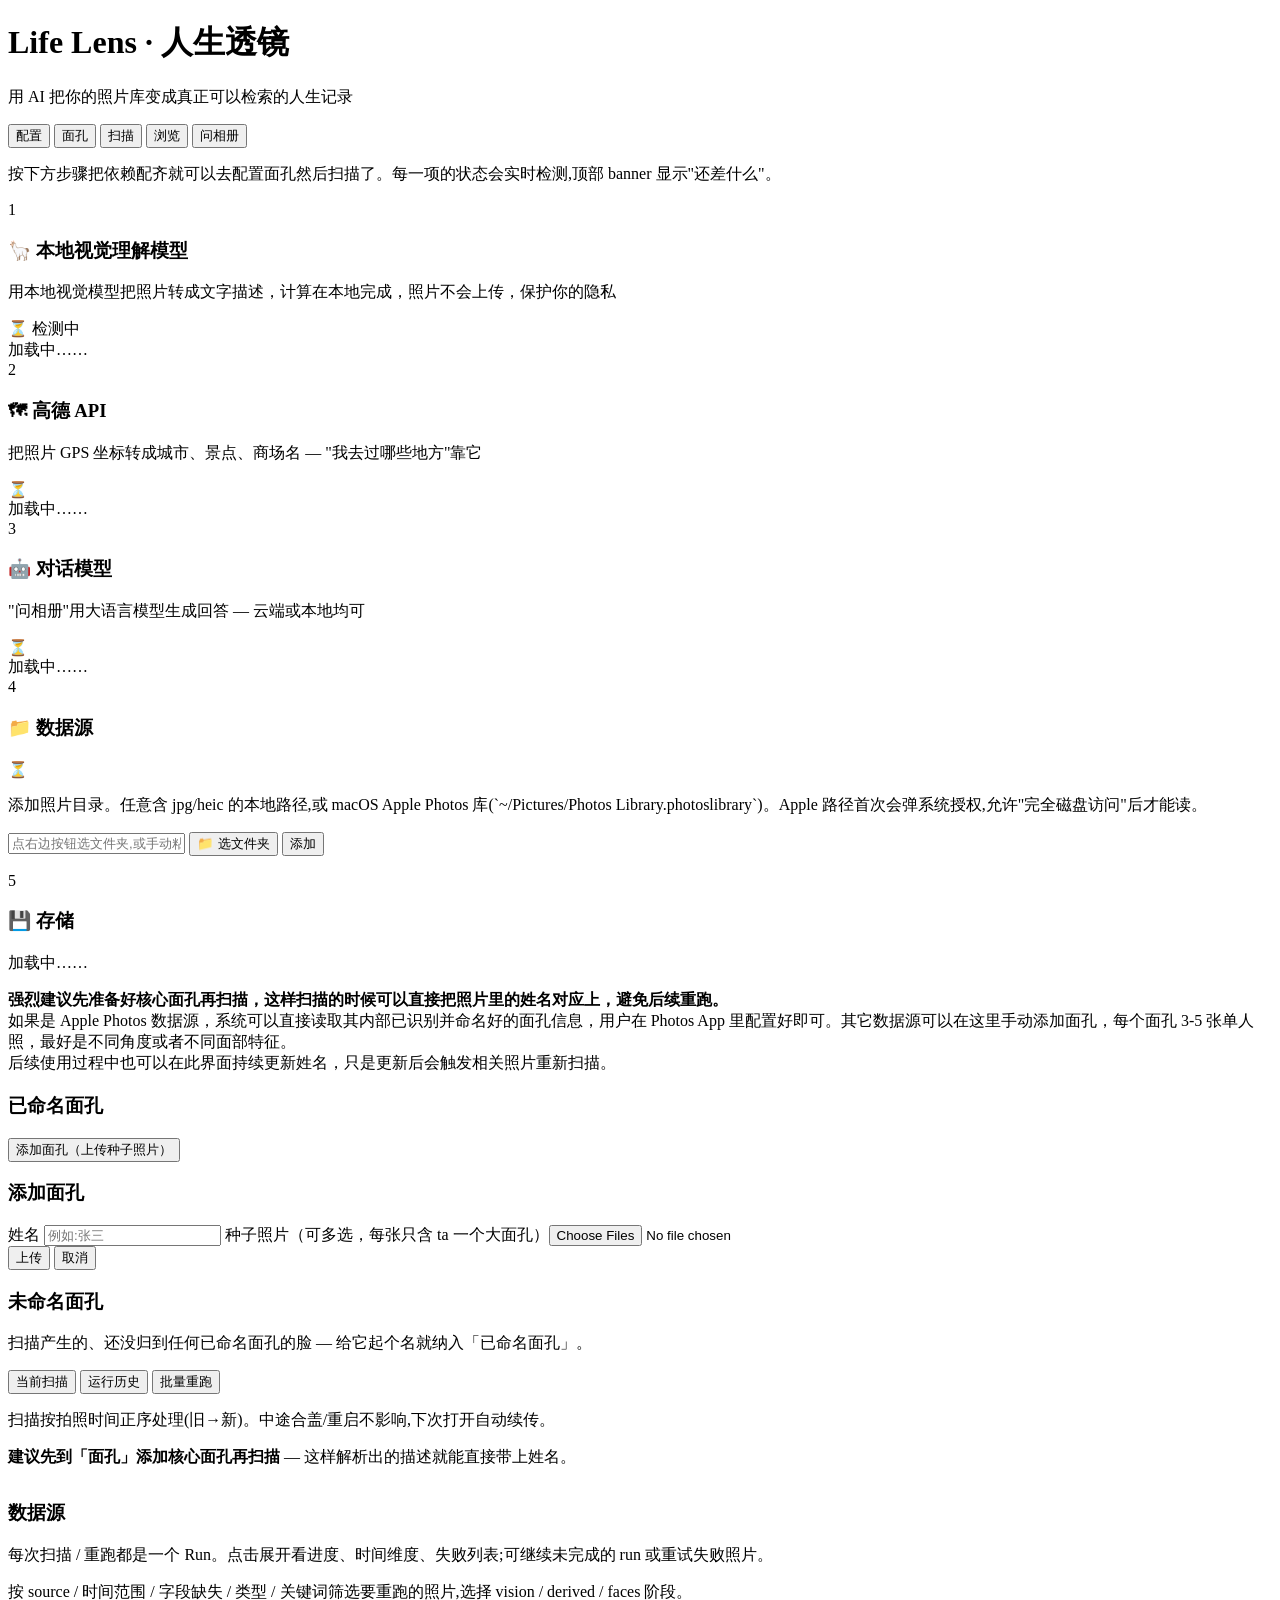
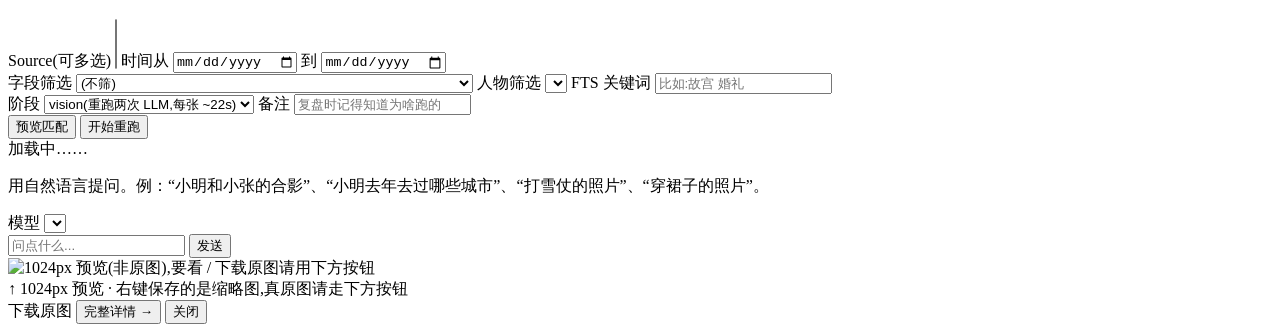
==== life_lens/web/static/index.html @ 495c9eed "Life Lens · 人生透镜 — 用 AI 把你的照片库变成真正可以检索的人生记录 照片字节完全本地(Ollama qwen3-vl 视觉模型),GPS / 用户问题文本可外发 (地图 API /" ====
<!DOCTYPE html>
<html lang="zh-CN">
<head>
    <meta charset="UTF-8">
    <meta name="viewport" content="width=device-width, initial-scale=1.0">
    <title>life_lens</title>
    <link rel="stylesheet" href="/static/style.css">
</head>
<body>
<header>
    <div class="brand">
        <h1>Life Lens · 人生透镜</h1>
        <p class="brand-tagline">用 AI 把你的照片库变成真正可以检索的人生记录</p>
    </div>
    <nav>
        <button class="tab" data-page="settings">配置</button>
        <button class="tab" data-page="faces">面孔</button>
        <button class="tab" data-page="scan">扫描</button>
        <button class="tab" data-page="browse">浏览</button>
        <button class="tab" data-page="chat">问相册</button>
    </nav>
</header>

<!-- 顶部 banner:Ollama/高德/LLM/数据源 未配齐时显示。JS 条件渲染 -->
<div id="global-banner" class="global-banner hidden"></div>

<main>
    <!-- ========== Tab 1: 配置(Settings)========== -->
    <section id="settings" class="page">
        <p class="hint">按下方步骤把依赖配齐就可以去配置面孔然后扫描了。每一项的状态会实时检测,顶部 banner 显示"还差什么"。</p>

        <!-- Card 1: Ollama vision 模型 -->
        <div class="config-card" data-card="ollama">
            <div class="config-card-head">
                <span class="config-card-step">1</span>
                <div class="config-card-title">
                    <h3>🦙 本地视觉理解模型</h3>
                    <p class="config-card-subtitle">用本地视觉模型把照片转成文字描述，计算在本地完成，照片不会上传，保护你的隐私</p>
                </div>
                <span class="config-card-status" id="card-ollama-status">⏳ 检测中</span>
            </div>
            <div class="config-card-body" id="card-ollama-body">
                加载中……
            </div>
        </div>

        <!-- Card 2: 高德 API key -->
        <div class="config-card" data-card="amap">
            <div class="config-card-head">
                <span class="config-card-step">2</span>
                <div class="config-card-title">
                    <h3>🗺 高德 API</h3>
                    <p class="config-card-subtitle">把照片 GPS 坐标转成城市、景点、商场名 — "我去过哪些地方"靠它</p>
                </div>
                <span class="config-card-status" id="card-amap-status">⏳</span>
            </div>
            <div class="config-card-body" id="card-amap-body">
                加载中……
            </div>
        </div>

        <!-- Card 3: LLM 文本模型 -->
        <div class="config-card" data-card="llm">
            <div class="config-card-head">
                <span class="config-card-step">3</span>
                <div class="config-card-title">
                    <h3>🤖 对话模型</h3>
                    <p class="config-card-subtitle">"问相册"用大语言模型生成回答 — 云端或本地均可</p>
                </div>
                <span class="config-card-status" id="card-llm-status">⏳</span>
            </div>
            <div class="config-card-body" id="card-llm-body">
                加载中……
            </div>
        </div>

        <!-- Card 4: 数据源 -->
        <div class="config-card" data-card="sources">
            <div class="config-card-head">
                <span class="config-card-step">4</span>
                <div class="config-card-title">
                    <h3>📁 数据源</h3>
                </div>
                <span class="config-card-status" id="card-sources-status">⏳</span>
            </div>
            <div class="config-card-body">
                <p class="hint">添加照片目录。任意含 jpg/heic 的本地路径,或 macOS Apple Photos 库(`~/Pictures/Photos Library.photoslibrary`)。Apple 路径首次会弹系统授权,允许"完全磁盘访问"后才能读。</p>
                <form id="add-source-form">
                    <div class="config-form-row">
                        <input type="text" id="source-path" placeholder="点右边按钮选文件夹,或手动粘贴绝对路径" required>
                        <button type="button" id="pick-folder-btn" class="secondary">📁 选文件夹</button>
                        <button type="submit">添加</button>
                    </div>
                </form>
                <ul id="source-list" class="list"></ul>
            </div>
        </div>

        <!-- Card 5: 存储 -->
        <div class="config-card" data-card="storage">
            <div class="config-card-head">
                <span class="config-card-step">5</span>
                <div class="config-card-title">
                    <h3>💾 存储</h3>
                </div>
            </div>
            <div class="config-card-body" id="card-storage-body">
                加载中……
            </div>
        </div>
    </section>

    <!-- ========== Tab 2: 面孔 ========== -->
    <section id="faces" class="page">
        <p class="hint"><b>强烈建议先准备好核心面孔再扫描，这样扫描的时候可以直接把照片里的姓名对应上，避免后续重跑。</b> <br/>如果是 Apple Photos 数据源，系统可以直接读取其内部已识别并命名好的面孔信息，用户在 Photos App 里配置好即可。其它数据源可以在这里手动添加面孔，每个面孔 3-5 张单人照，最好是不同角度或者不同面部特征。<br/>后续使用过程中也可以在此界面持续更新姓名，只是更新后会触发相关照片重新扫描。</p>

        <!-- 已命名面孔 -->
        <div class="faces-section">
            <div class="section-head">
                <h3>已命名面孔</h3>
                <button id="add-seed-btn" class="primary">添加面孔（上传种子照片）</button>
            </div>
            <div id="seed-list" class="cluster-list"></div>
        </div>

        <!-- 新建/追加种子表单(默认隐藏) -->
        <div id="seed-form" class="seed-form hidden">
            <h3 id="seed-form-title">添加面孔</h3>
            <label>姓名 <input type="text" id="seed-name" placeholder="例如:张三"></label>
            <label>种子照片（可多选，每张只含 ta 一个大面孔）<input type="file" id="seed-files" multiple accept="image/*,.heic,.HEIC"></label>
            <div class="seed-form-actions">
                <button id="seed-submit" class="primary">上传</button>
                <button id="seed-cancel">取消</button>
            </div>
            <div id="seed-form-status" class="hint"></div>
        </div>

        <!-- 未命名面孔(扫描产生,等待命名)-->
        <div class="faces-section">
            <div class="section-head">
                <h3>未命名面孔</h3>
            </div>
            <p class="hint">扫描产生的、还没归到任何已命名面孔的脸 — 给它起个名就纳入「已命名面孔」。</p>
            <div id="cluster-list" class="cluster-list"></div>
        </div>
    </section>

    <!-- ========== Tab 3: 扫描 ========== -->
    <section id="scan" class="page">
        <!-- segment control: 切 3 个子页 -->
        <div class="scan-tabs">
            <button class="scan-tab active" data-scan-page="current">当前扫描</button>
            <button class="scan-tab" data-scan-page="runs">运行历史</button>
            <button class="scan-tab" data-scan-page="reprocess">批量重跑</button>
        </div>

        <!-- 子页 1: 当前扫描 -->
        <div class="scan-page active" data-scan-page="current">
            <p class="hint">扫描按拍照时间正序处理(旧→新)。中途合盖/重启不影响,下次打开自动续传。</p>
            <p class="hint" id="seed-first-tip"><b>建议先到「面孔」添加核心面孔再扫描</b> — 这样解析出的描述就能直接带上姓名。</p>

            <!-- 全局卡:动态展示 当前正跑 / 上次未完成提示 / 全新开始 -->
            <div id="scan-global" class="scan-global"></div>

            <!-- 进度卡组件容器 -->
            <div id="progress-card-mount"></div>

            <!-- Sources 列表 -->
            <h3 style="margin-top:32px">数据源</h3>
            <div id="scan-source-list" class="list"></div>
        </div>

        <!-- 子页 2: 运行历史 -->
        <div class="scan-page" data-scan-page="runs">
            <p class="hint">每次扫描 / 重跑都是一个 Run。点击展开看进度、时间维度、失败列表;可继续未完成的 run 或重试失败照片。</p>
            <div id="runs-list"></div>
        </div>

        <!-- 子页 3: 批量重跑 -->
        <div class="scan-page" data-scan-page="reprocess">
            <p class="hint">按 source / 时间范围 / 字段缺失 / 类型 / 关键词筛选要重跑的照片,选择 vision / derived / faces 阶段。</p>

            <div class="reprocess-form">
                <div class="rf-row">
                    <label>Source(可多选)
                        <select id="rf-source" multiple size="3"></select>
                    </label>
                    <label>时间从 <input type="date" id="rf-time-from"></label>
                    <label>到 <input type="date" id="rf-time-to"></label>
                </div>
                <div class="rf-row">
                    <label>字段筛选
                        <select id="rf-missing">
                            <option value="">(不筛)</option>
                            <option value="vision">vision IS NULL(没跑过 vision)</option>
                            <option value="description_empty">description 为空</option>
                            <option value="description_short">description 短(&lt; 50 字)</option>
                            <option value="role_mismatch">description 语义对齐差(可能是同义表达,也可能真错位 — 需核对)</option>
                            <option value="people">people IS NULL</option>
                            <option value="derived">derived IS NULL</option>
                            <option value="location">没识别到 location</option>
                        </select>
                    </label>
                    <label>人物筛选
                        <select id="rf-person"></select>
                    </label>
                    <label>FTS 关键词 <input type="text" id="rf-fts" placeholder="比如:故宫 婚礼"></label>
                </div>
                <div class="rf-row">
                    <label>阶段
                        <select id="rf-stage">
                            <option value="vision">vision(重跑两次 LLM,每张 ~22s)</option>
                            <option value="derived">derived(纯规则,秒级)</option>
                            <option value="faces">faces(quick rematch,秒级)</option>
                        </select>
                    </label>
                    <label>备注 <input type="text" id="rf-note" placeholder="复盘时记得知道为啥跑的"></label>
                </div>
                <div class="rf-actions">
                    <button id="rf-preview-btn">预览匹配</button>
                    <button id="rf-run-btn" class="primary">开始重跑</button>
                </div>
                <div id="rf-preview" class="rf-preview"></div>
            </div>
        </div>
    </section>

    <!-- ========== Tab 4: 浏览 ========== -->
    <section id="browse" class="page">
        <div id="browse-header" class="browse-header">加载中……</div>
        <div id="thumb-grid" class="thumb-grid"></div>
        <div id="photo-detail" class="detail hidden"></div>
    </section>

    <!-- ========== Tab 5: 问相册(Chat)========== -->
    <section id="chat" class="page">
        <p class="hint">用自然语言提问。例：“小明和小张的合影”、“小明去年去过哪些城市”、“打雪仗的照片”、“穿裙子的照片”。</p>
        <div class="chat-toolbar">
            <label>模型 <select id="chat-provider"></select></label>
            <span id="chat-provider-meta" class="hint" style="margin:0"></span>
        </div>
        <div id="chat-log" class="chat-log"></div>
        <form id="chat-form" class="chat-form">
            <input type="text" id="chat-input" placeholder="问点什么..." autocomplete="off">
            <button type="submit" id="chat-send">发送</button>
        </form>
    </section>
</main>

<!-- 共享 Photo Viewer modal — chat / Browse / 未引用候选区点缩略图都弹这个 -->
<div id="photo-viewer" class="viewer hidden">
    <div class="viewer-backdrop"></div>
    <div class="viewer-content">
        <img id="viewer-img" title="1024px 预览(非原图),要看 / 下载原图请用下方按钮">
        <div class="viewer-img-note">↑ 1024px 预览 · 右键保存的是缩略图,真原图请走下方按钮</div>
        <div class="viewer-meta">
            <div class="viewer-caption"></div>
            <div class="viewer-desc"></div>
        </div>
        <div class="viewer-actions">
            <a id="viewer-download" download>下载原图</a>
            <button id="viewer-detail">完整详情 →</button>
            <button id="viewer-close">关闭</button>
        </div>
    </div>
</div>

<script src="/static/app.js"></script>
</body>
</html>
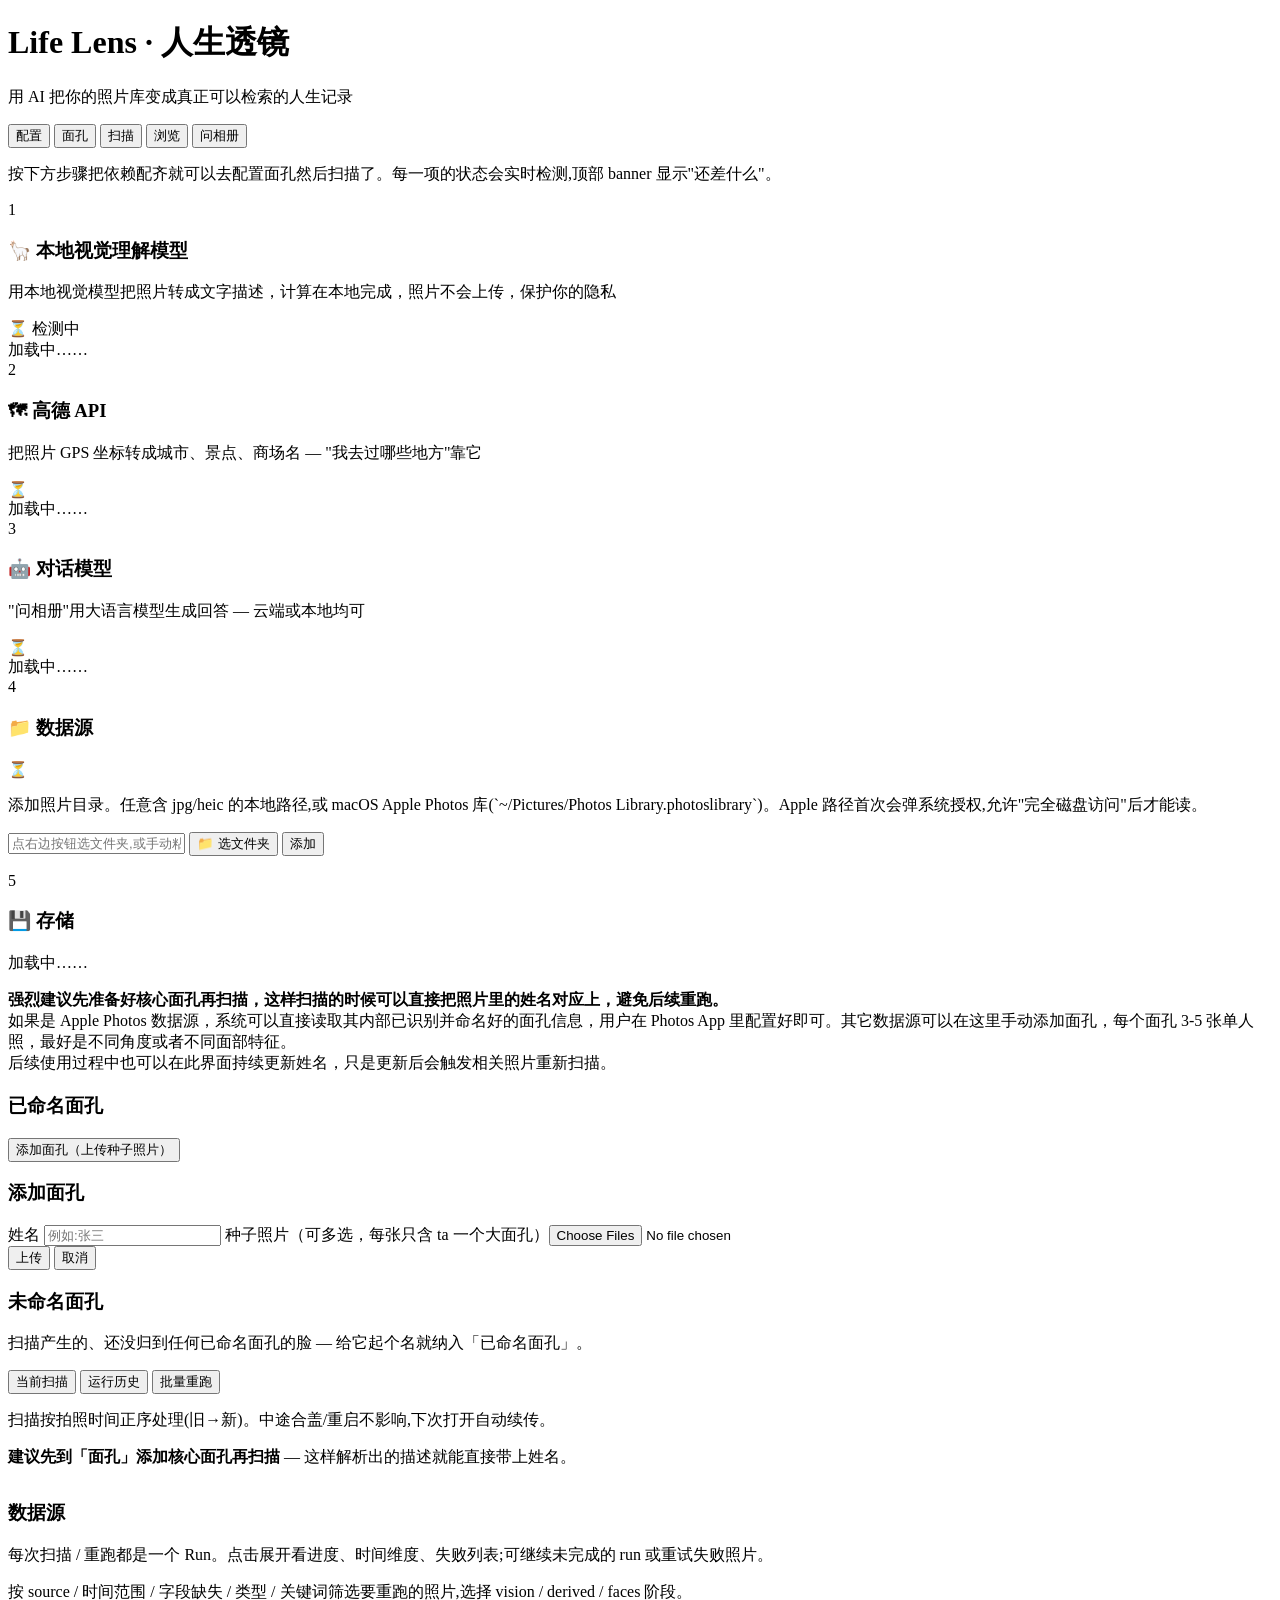
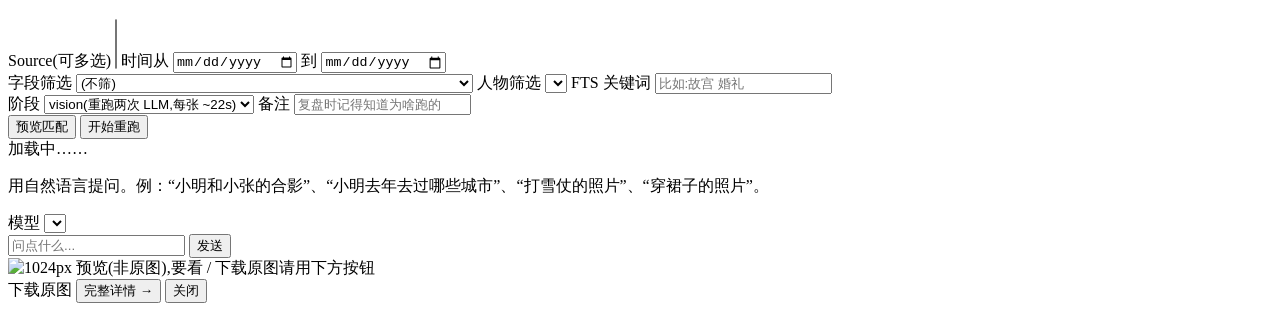
==== commit ca73e53f: "UI 时间显示统一 + viewer 删冗余提示 时间显示分两类: - 服务端事件时间(扫描开始 / 完成 / 上次扫描 / 上次重建)走 formatLocalTime,   toLocaleStr" ====
--- a/life_lens/web/static/index.html
+++ b/life_lens/web/static/index.html
@@ -252,7 +252,6 @@
     <div class="viewer-backdrop"></div>
     <div class="viewer-content">
         <img id="viewer-img" title="1024px 预览(非原图),要看 / 下载原图请用下方按钮">
-        <div class="viewer-img-note">↑ 1024px 预览 · 右键保存的是缩略图,真原图请走下方按钮</div>
         <div class="viewer-meta">
             <div class="viewer-caption"></div>
             <div class="viewer-desc"></div>
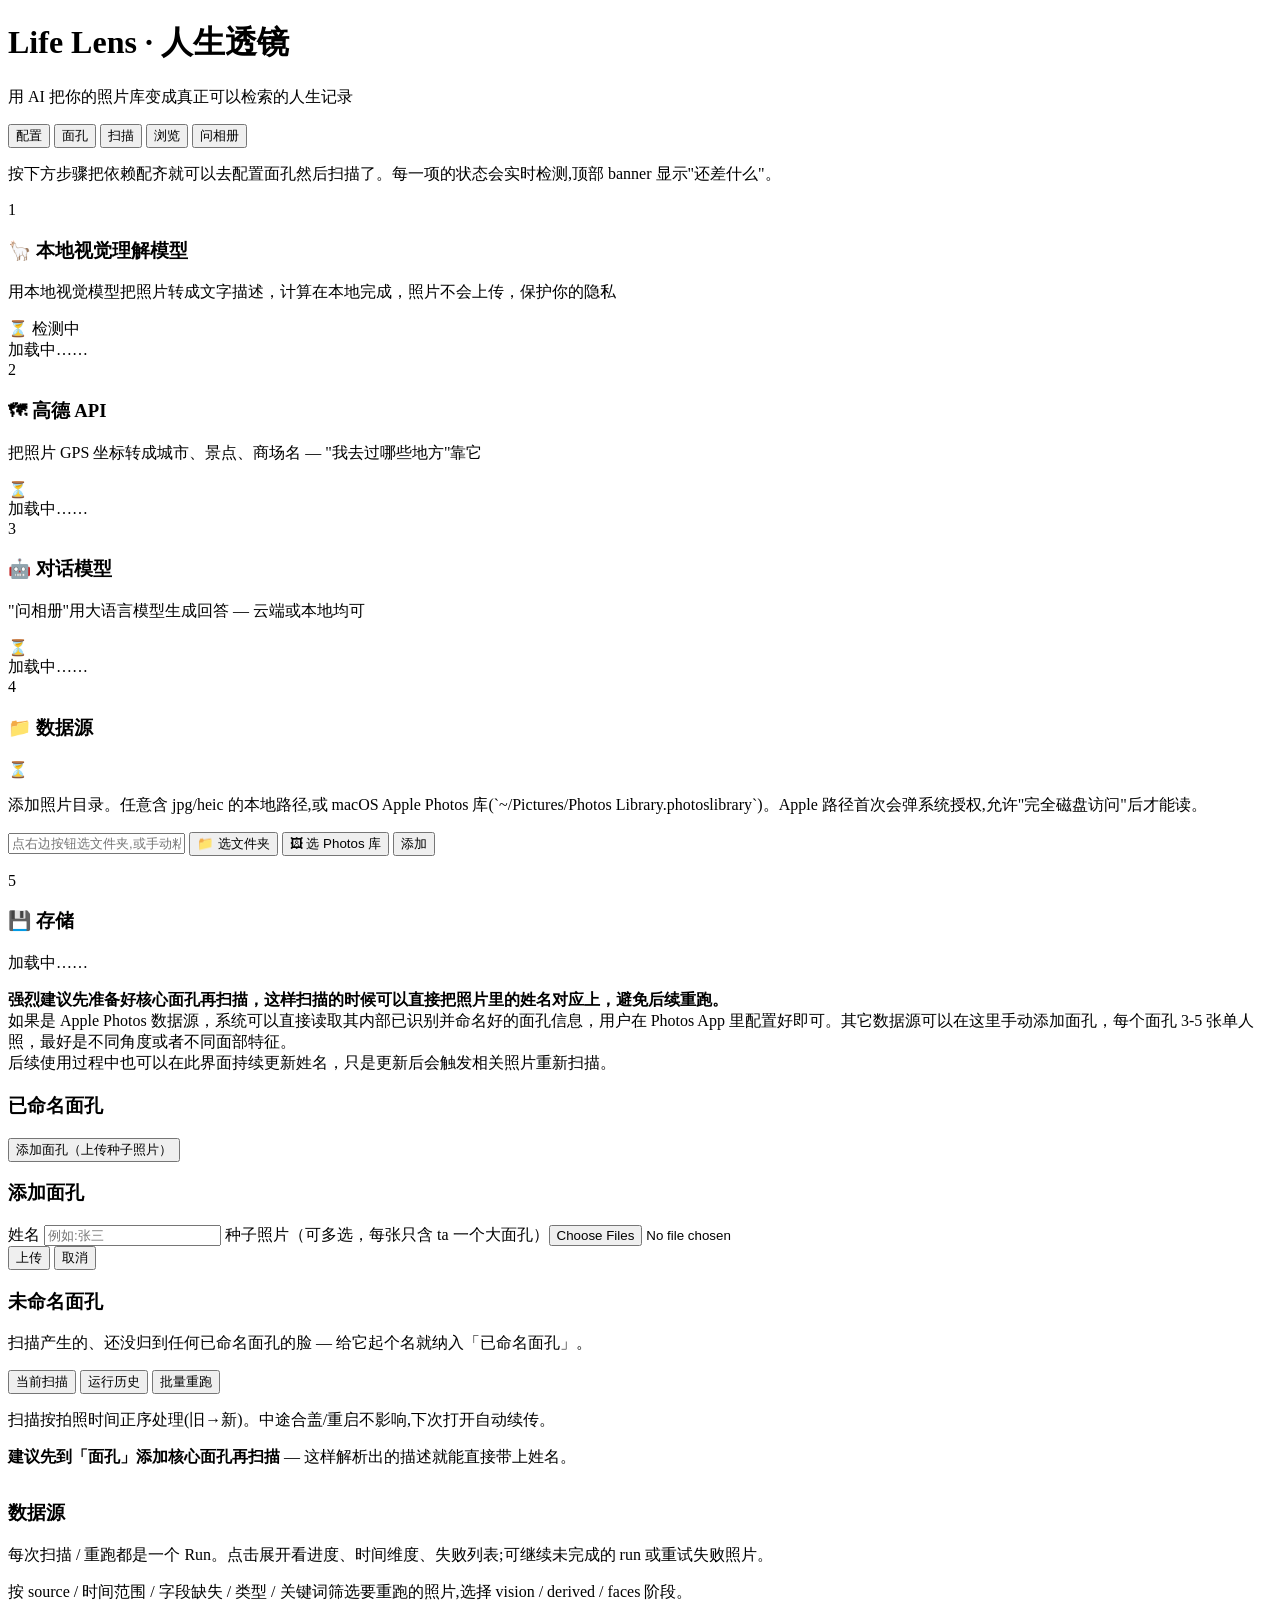
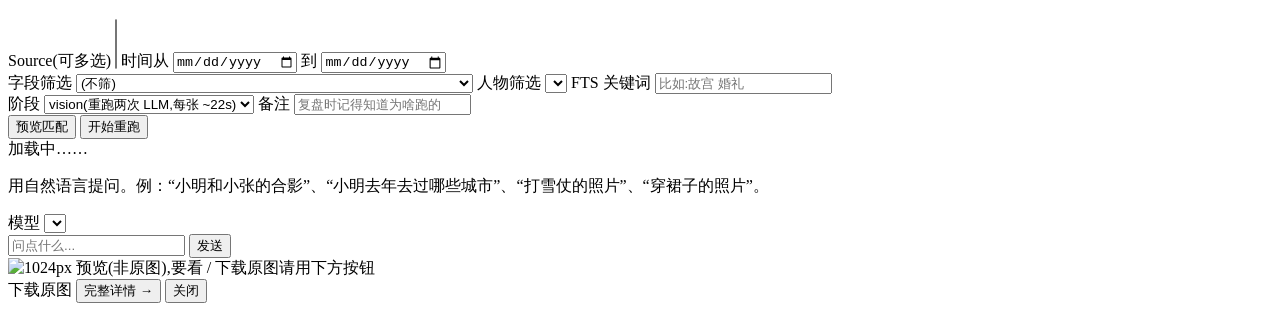
==== commit 71c1e0b9: "修复Photos库选取Bug + embedder模型缓存持久化 + 更新说明文档 - app.js/api.py:macOS 选 .photoslibrary 包返回带尾斜杠路径,前端按   后缀判" ====
--- a/life_lens/web/static/index.html
+++ b/life_lens/web/static/index.html
@@ -89,6 +89,7 @@
                     <div class="config-form-row">
                         <input type="text" id="source-path" placeholder="点右边按钮选文件夹,或手动粘贴绝对路径" required>
                         <button type="button" id="pick-folder-btn" class="secondary">📁 选文件夹</button>
+                        <button type="button" id="pick-photoslib-btn" class="secondary">🖼 选 Photos 库</button>
                         <button type="submit">添加</button>
                     </div>
                 </form>
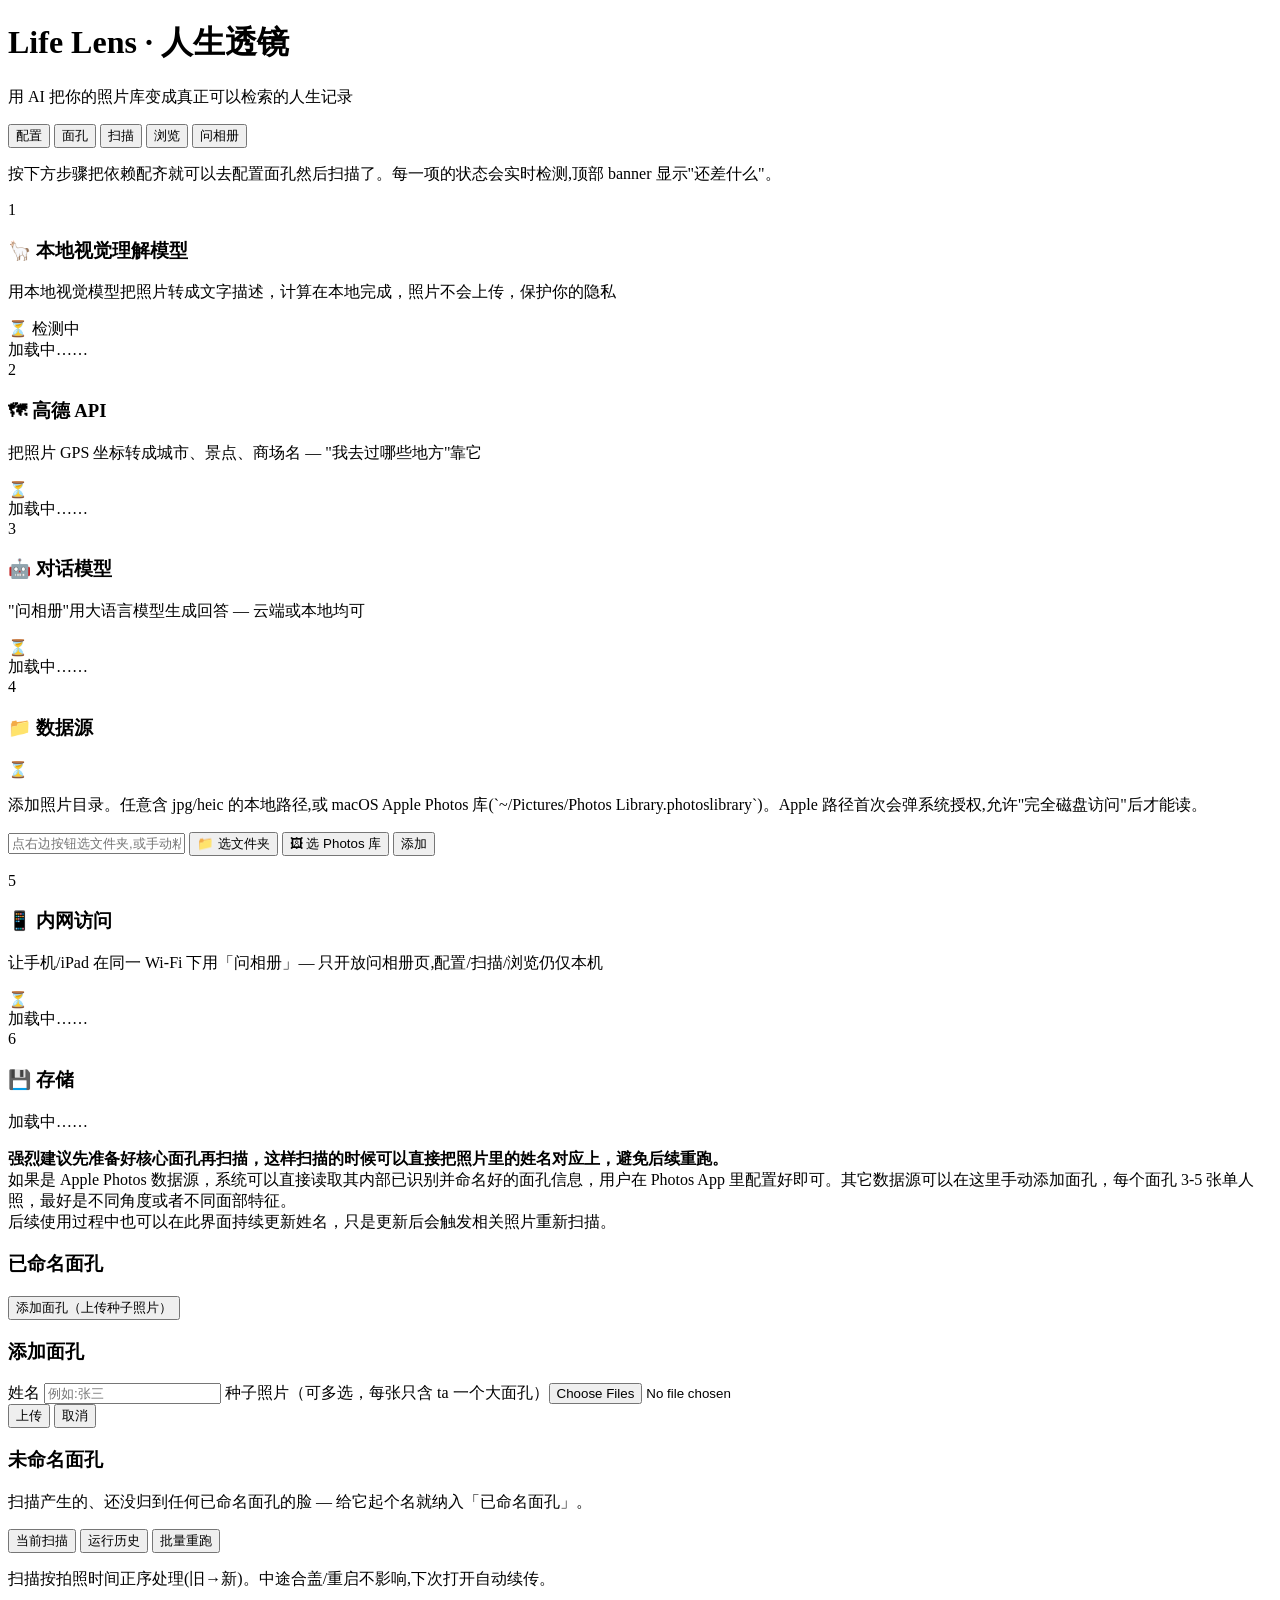
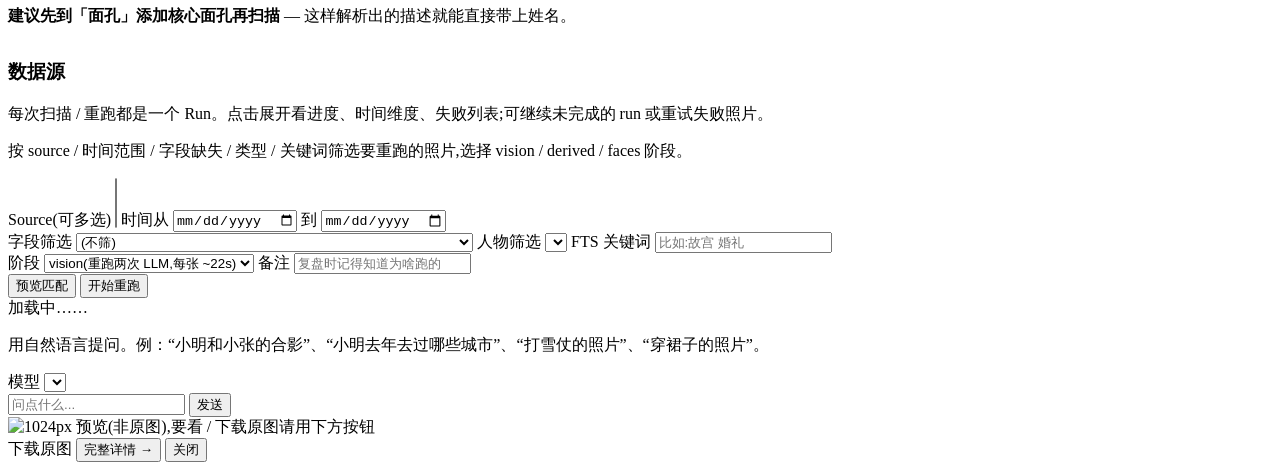
==== commit 927b0837: "内网「问相册」移动端 + 配置页开关(默认关/热生效) / chat Round 2 瘦身+语义余弦下限 / 本地 openai-compat 兼容 - LAN 分权:监听 0.0.0.0,来源 IP" ====
--- a/life_lens/web/static/index.html
+++ b/life_lens/web/static/index.html
@@ -97,10 +97,25 @@
             </div>
         </div>
 
-        <!-- Card 5: 存储 -->
+        <!-- Card 5: 内网访问(问相册)-->
+        <div class="config-card" data-card="lan">
+            <div class="config-card-head">
+                <span class="config-card-step">5</span>
+                <div class="config-card-title">
+                    <h3>📱 内网访问</h3>
+                    <p class="config-card-subtitle">让手机/iPad 在同一 Wi-Fi 下用「问相册」— 只开放问相册页,配置/扫描/浏览仍仅本机</p>
+                </div>
+                <span class="config-card-status" id="card-lan-status">⏳</span>
+            </div>
+            <div class="config-card-body" id="card-lan-body">
+                加载中……
+            </div>
+        </div>
+
+        <!-- Card 6: 存储 -->
         <div class="config-card" data-card="storage">
             <div class="config-card-head">
-                <span class="config-card-step">5</span>
+                <span class="config-card-step">6</span>
                 <div class="config-card-title">
                     <h3>💾 存储</h3>
                 </div>
@@ -265,6 +280,8 @@
     </div>
 </div>
 
+<!-- chat.js 必须在 app.js 之前:定义 api/escapeHtml/openViewer 等共用全局 + 聊天链路 -->
+<script src="/static/chat.js"></script>
 <script src="/static/app.js"></script>
 </body>
 </html>
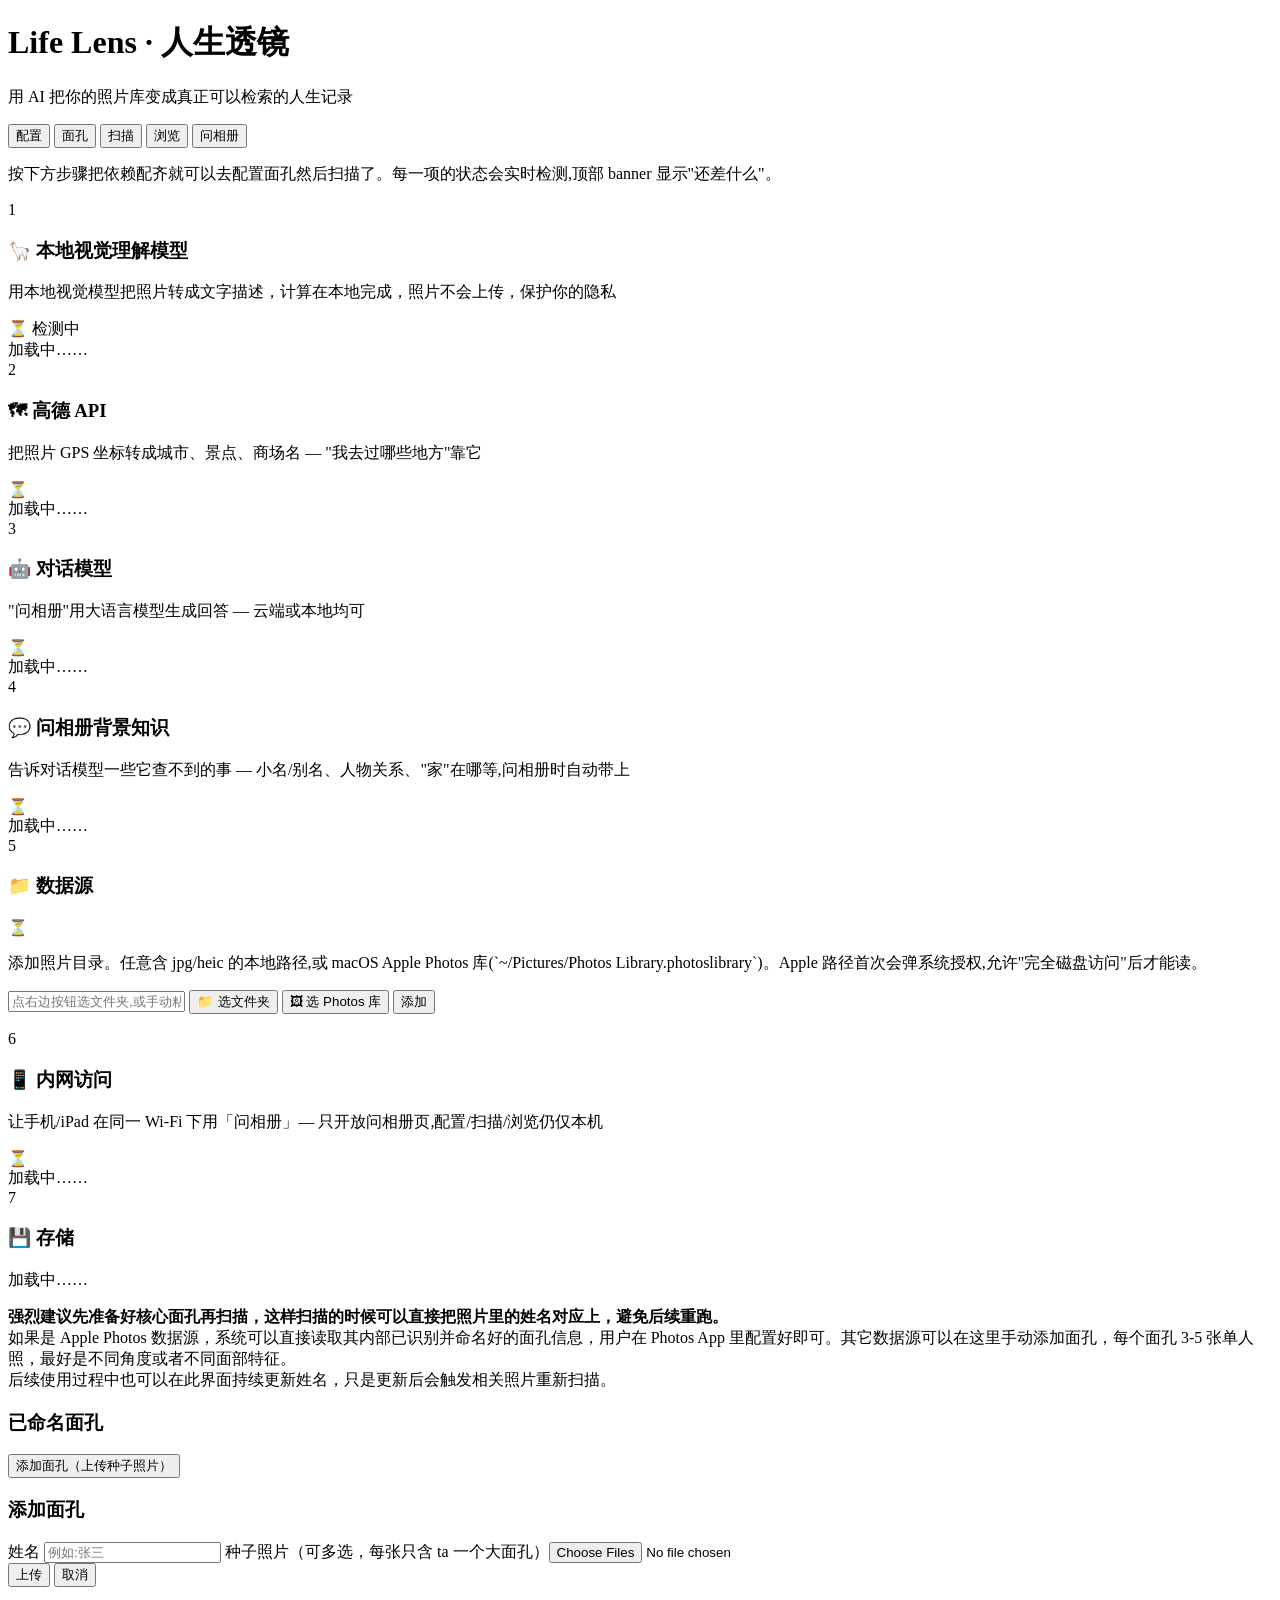
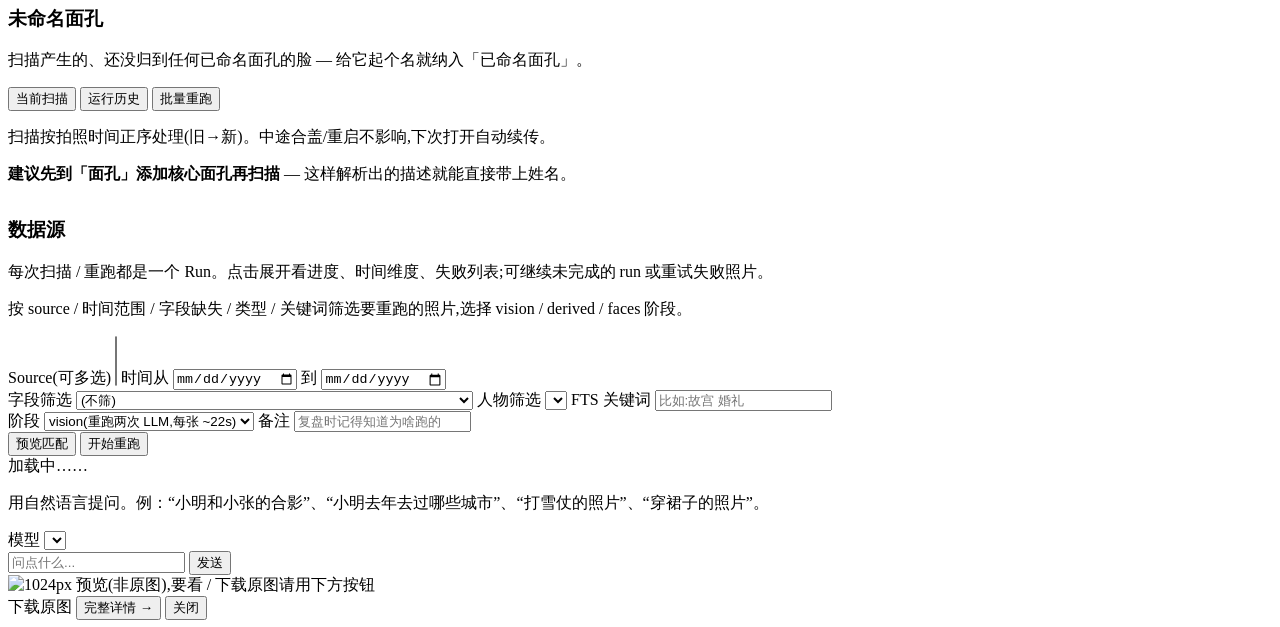
==== commit da211df2: "问相册背景知识(别名/人物关系注入 prompt)+ 人名模糊匹配 + favicon/标题统一 - 配置页新卡片「问相册背景知识」:小名/别名、人物关系等自由文本,   每次提问热读注入两轮 LLM" ====
--- a/life_lens/web/static/index.html
+++ b/life_lens/web/static/index.html
@@ -3,7 +3,9 @@
 <head>
     <meta charset="UTF-8">
     <meta name="viewport" content="width=device-width, initial-scale=1.0">
-    <title>life_lens</title>
+    <title>Life Lens 人生透镜</title>
+    <link rel="icon" type="image/png" href="/static/favicon.png">
+    <link rel="apple-touch-icon" href="/static/apple-touch-icon.png">
     <link rel="stylesheet" href="/static/style.css">
 </head>
 <body>
@@ -75,9 +77,24 @@
         </div>
 
         <!-- Card 4: 数据源 -->
+        <!-- Card 4: 问相册背景知识 -->
+        <div class="config-card" data-card="chatnotes">
+            <div class="config-card-head">
+                <span class="config-card-step">4</span>
+                <div class="config-card-title">
+                    <h3>💬 问相册背景知识</h3>
+                    <p class="config-card-subtitle">告诉对话模型一些它查不到的事 — 小名/别名、人物关系、"家"在哪等,问相册时自动带上</p>
+                </div>
+                <span class="config-card-status" id="card-chatnotes-status">⏳</span>
+            </div>
+            <div class="config-card-body" id="card-chatnotes-body">
+                加载中……
+            </div>
+        </div>
+
         <div class="config-card" data-card="sources">
             <div class="config-card-head">
-                <span class="config-card-step">4</span>
+                <span class="config-card-step">5</span>
                 <div class="config-card-title">
                     <h3>📁 数据源</h3>
                 </div>
@@ -97,10 +114,10 @@
             </div>
         </div>
 
-        <!-- Card 5: 内网访问(问相册)-->
+        <!-- Card 6: 内网访问(问相册)-->
         <div class="config-card" data-card="lan">
             <div class="config-card-head">
-                <span class="config-card-step">5</span>
+                <span class="config-card-step">6</span>
                 <div class="config-card-title">
                     <h3>📱 内网访问</h3>
                     <p class="config-card-subtitle">让手机/iPad 在同一 Wi-Fi 下用「问相册」— 只开放问相册页,配置/扫描/浏览仍仅本机</p>
@@ -112,10 +129,10 @@
             </div>
         </div>
 
-        <!-- Card 6: 存储 -->
+        <!-- Card 7: 存储 -->
         <div class="config-card" data-card="storage">
             <div class="config-card-head">
-                <span class="config-card-step">6</span>
+                <span class="config-card-step">7</span>
                 <div class="config-card-title">
                     <h3>💾 存储</h3>
                 </div>
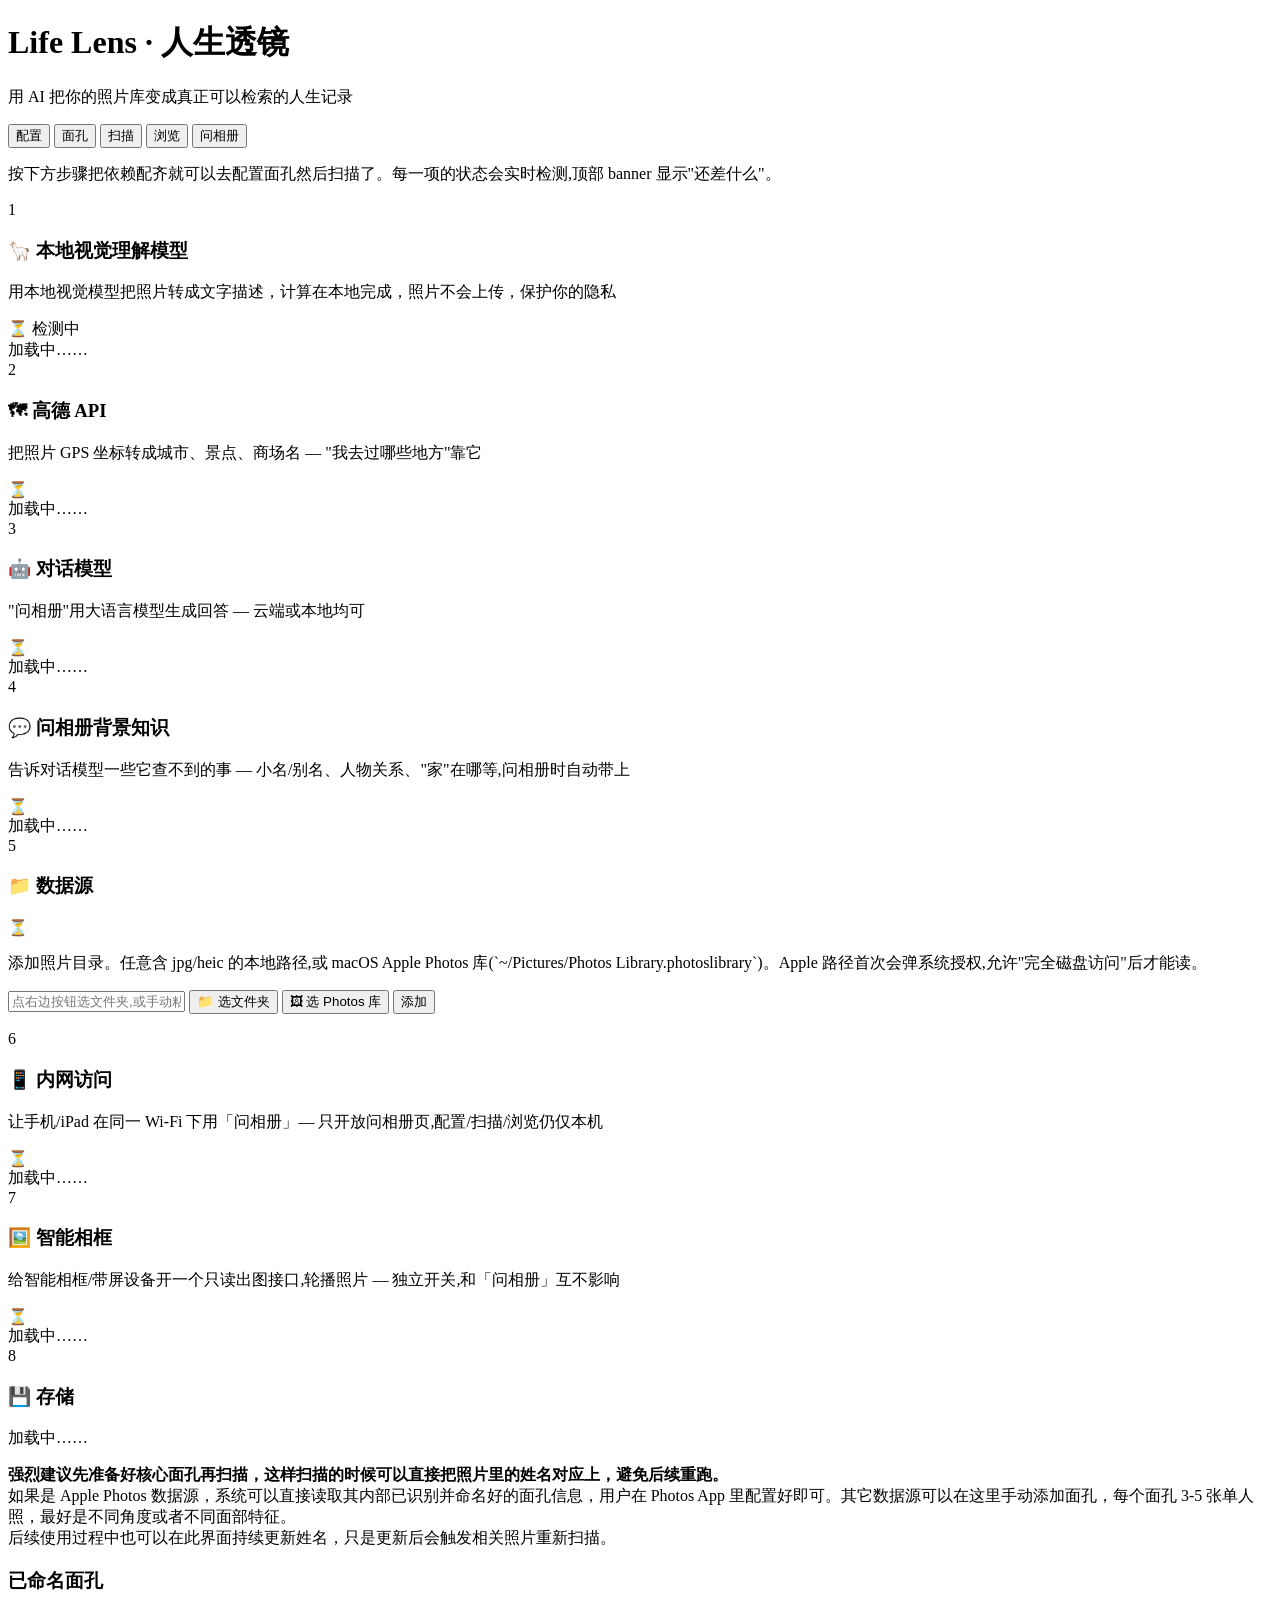
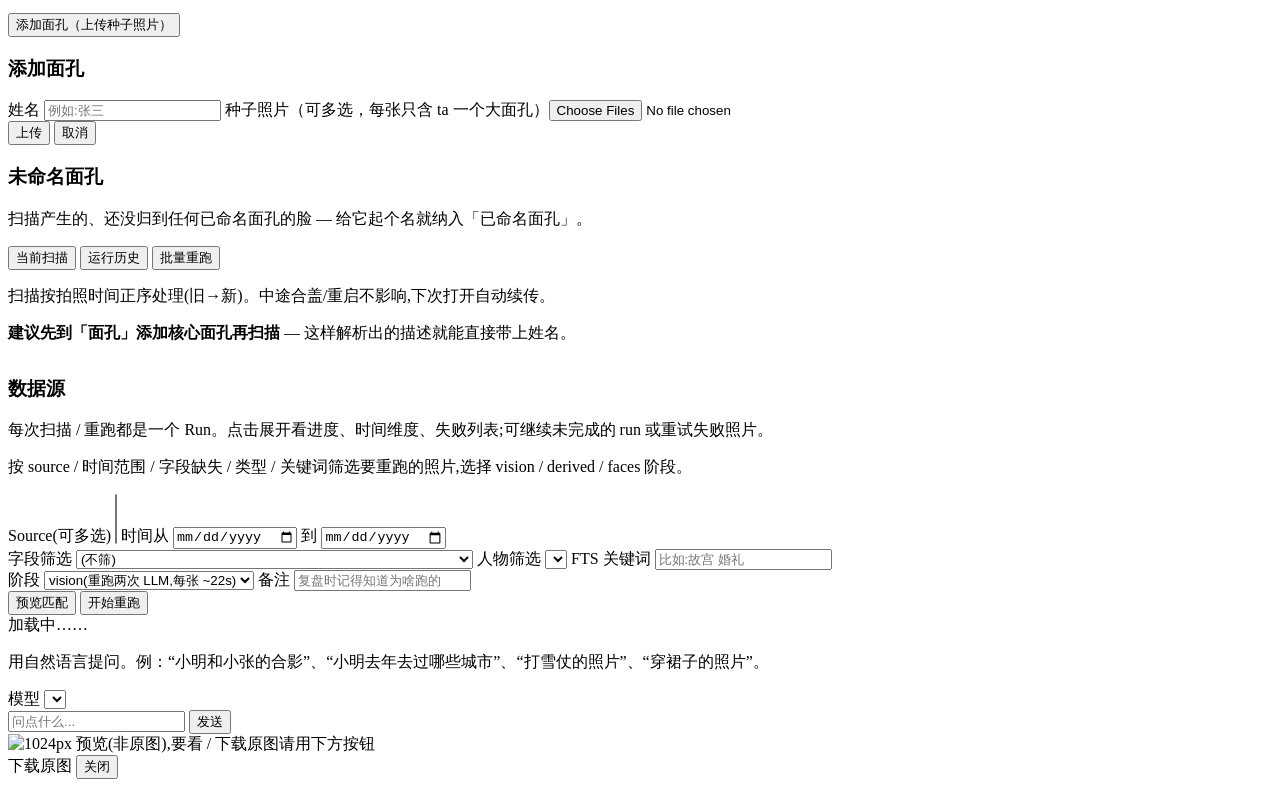
==== commit 4290c94f: "智能相框 LAN 接口:轮播照片 + LLM 审核主题列表 + ESP32 示例 - /api/frame/{next,photo,playlist,info} 只读出图,独立开关(默认关),与问相册" ====
--- a/life_lens/web/static/index.html
+++ b/life_lens/web/static/index.html
@@ -129,10 +129,25 @@
             </div>
         </div>
 
-        <!-- Card 7: 存储 -->
+        <!-- Card 7: 智能相框(ESP32 等) -->
+        <div class="config-card" data-card="frame">
+            <div class="config-card-head">
+                <span class="config-card-step">7</span>
+                <div class="config-card-title">
+                    <h3>🖼️ 智能相框</h3>
+                    <p class="config-card-subtitle">给智能相框/带屏设备开一个只读出图接口,轮播照片 — 独立开关,和「问相册」互不影响</p>
+                </div>
+                <span class="config-card-status" id="card-frame-status">⏳</span>
+            </div>
+            <div class="config-card-body" id="card-frame-body">
+                加载中……
+            </div>
+        </div>
+
+        <!-- Card 8: 存储 -->
         <div class="config-card" data-card="storage">
             <div class="config-card-head">
-                <span class="config-card-step">7</span>
+                <span class="config-card-step">8</span>
                 <div class="config-card-title">
                     <h3>💾 存储</h3>
                 </div>
@@ -262,7 +277,6 @@
     <section id="browse" class="page">
         <div id="browse-header" class="browse-header">加载中……</div>
         <div id="thumb-grid" class="thumb-grid"></div>
-        <div id="photo-detail" class="detail hidden"></div>
     </section>
 
     <!-- ========== Tab 5: 问相册(Chat)========== -->
@@ -284,16 +298,18 @@
 <div id="photo-viewer" class="viewer hidden">
     <div class="viewer-backdrop"></div>
     <div class="viewer-content">
-        <img id="viewer-img" title="1024px 预览(非原图),要看 / 下载原图请用下方按钮">
-        <div class="viewer-meta">
-            <div class="viewer-caption"></div>
-            <div class="viewer-desc"></div>
-        </div>
-        <div class="viewer-actions">
-            <a id="viewer-download" download>下载原图</a>
-            <button id="viewer-detail">完整详情 →</button>
-            <button id="viewer-close">关闭</button>
-        </div>
+        <div class="viewer-main">
+            <img id="viewer-img" title="1024px 预览(非原图),要看 / 下载原图请用下方按钮">
+            <div class="viewer-meta">
+                <div class="viewer-caption"></div>
+                <div class="viewer-desc"></div>
+            </div>
+            <div class="viewer-actions">
+                <a id="viewer-download" download>下载原图</a>
+                <button id="viewer-close">关闭</button>
+            </div>
+        </div>
+        <div class="viewer-detail"></div>
     </div>
 </div>
 
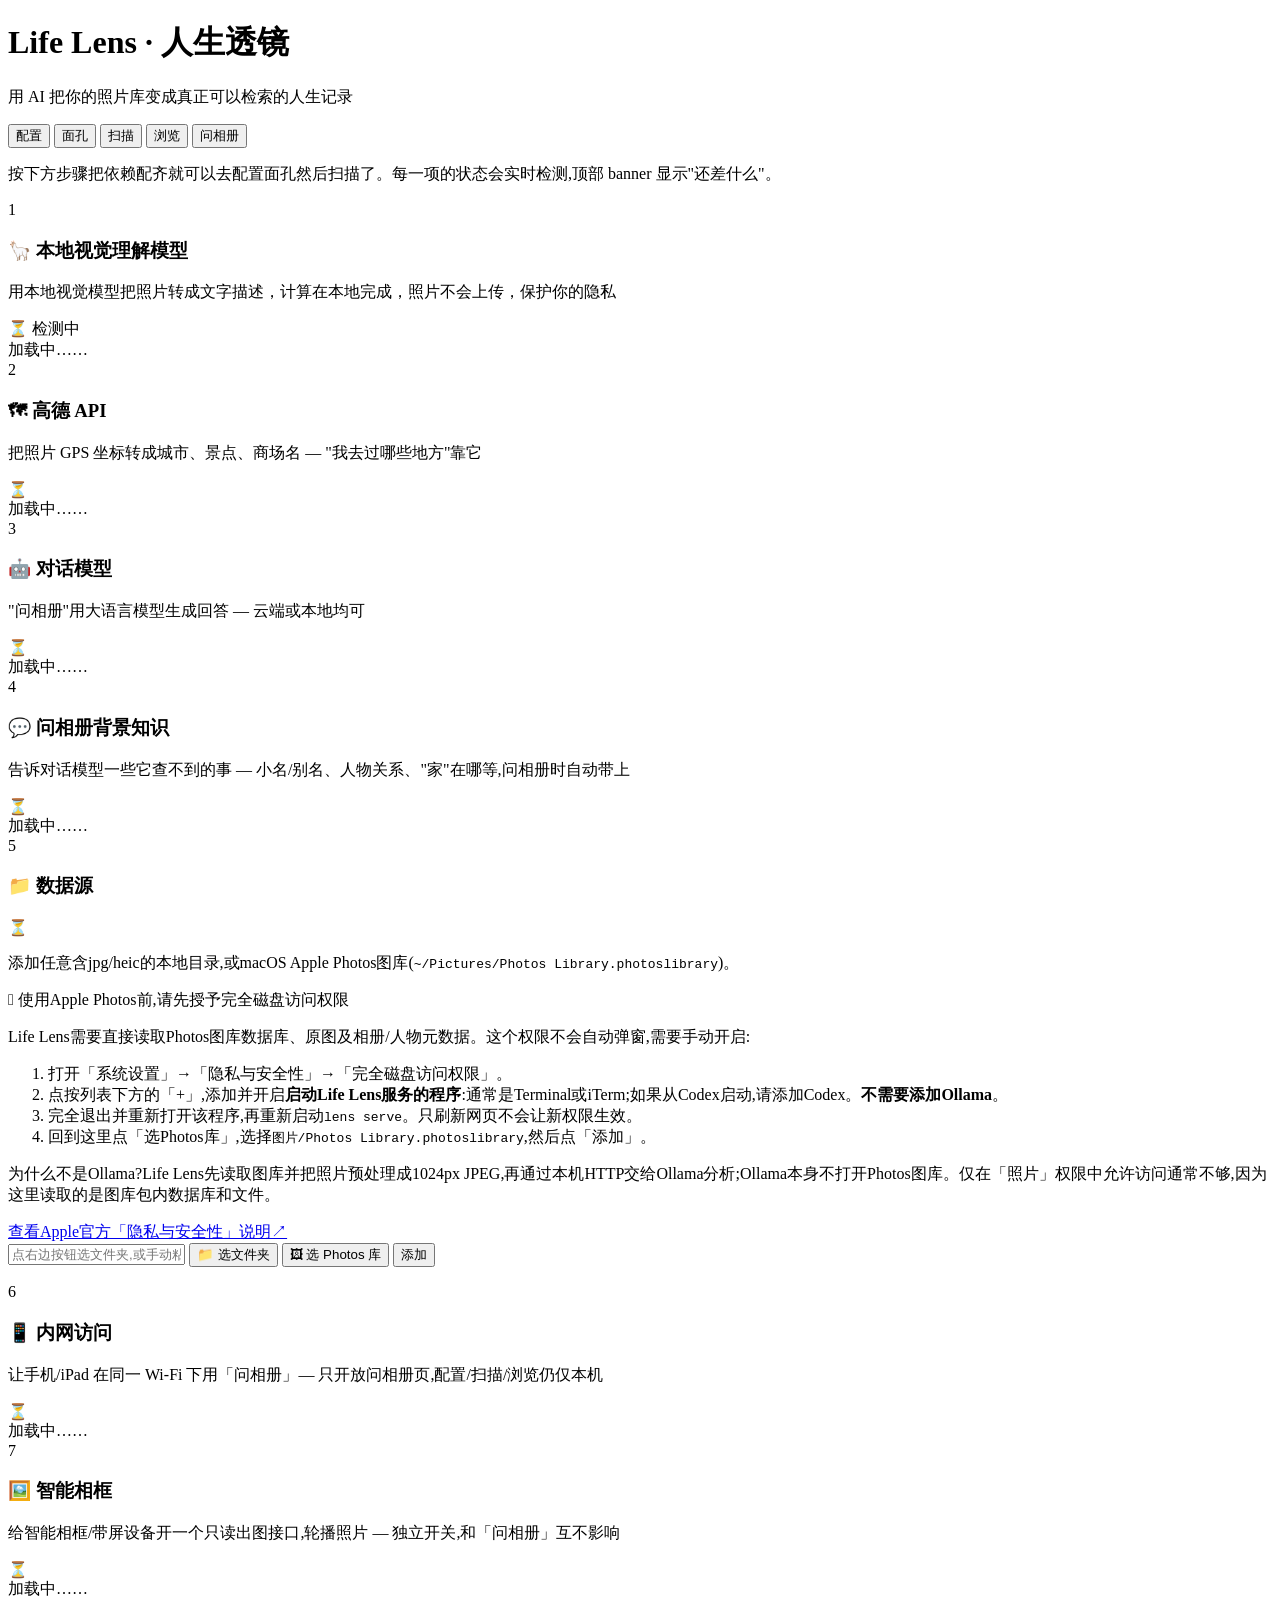
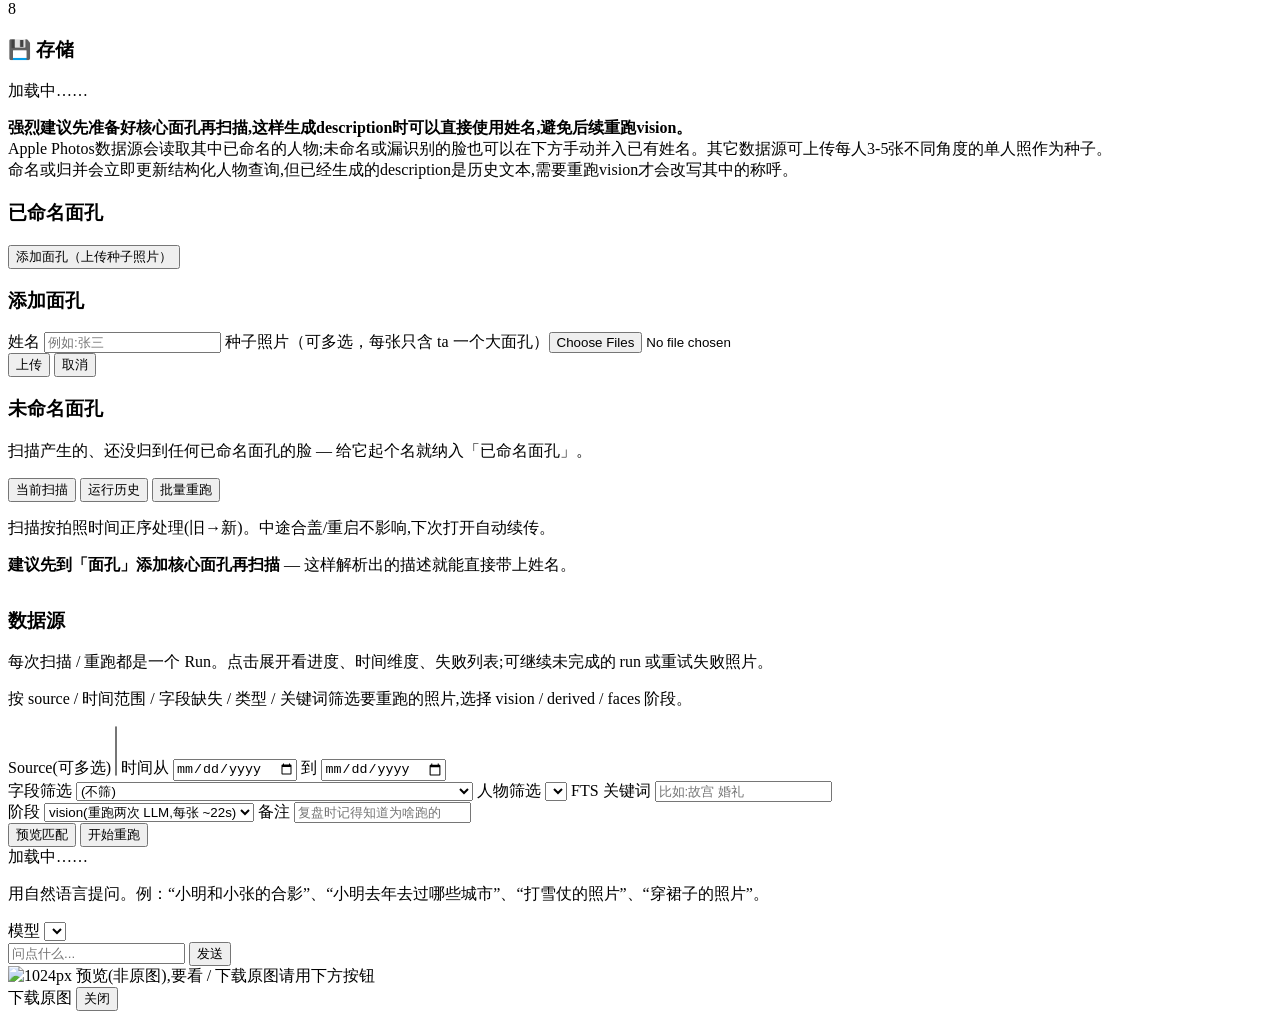
==== commit f44d6a52: "fix: merge faces and clarify Photos permissions" ====
--- a/life_lens/web/static/index.html
+++ b/life_lens/web/static/index.html
@@ -101,7 +101,19 @@
                 <span class="config-card-status" id="card-sources-status">⏳</span>
             </div>
             <div class="config-card-body">
-                <p class="hint">添加照片目录。任意含 jpg/heic 的本地路径,或 macOS Apple Photos 库(`~/Pictures/Photos Library.photoslibrary`)。Apple 路径首次会弹系统授权,允许"完全磁盘访问"后才能读。</p>
+                <p class="hint">添加任意含jpg/heic的本地目录,或macOS Apple Photos图库(<code>~/Pictures/Photos Library.photoslibrary</code>)。</p>
+                <div class="photos-permission-guide">
+                    <div class="photos-permission-title"> 使用Apple Photos前,请先授予完全磁盘访问权限</div>
+                    <p>Life Lens需要直接读取Photos图库数据库、原图及相册/人物元数据。这个权限不会自动弹窗,需要手动开启:</p>
+                    <ol>
+                        <li>打开「系统设置」→「隐私与安全性」→「完全磁盘访问权限」。</li>
+                        <li>点按列表下方的「+」,添加并开启<strong>启动Life Lens服务的程序</strong>:通常是Terminal或iTerm;如果从Codex启动,请添加Codex。<strong>不需要添加Ollama</strong>。</li>
+                        <li>完全退出并重新打开该程序,再重新启动<code>lens serve</code>。只刷新网页不会让新权限生效。</li>
+                        <li>回到这里点「选Photos库」,选择<code>图片/Photos Library.photoslibrary</code>,然后点「添加」。</li>
+                    </ol>
+                    <p class="photos-permission-note">为什么不是Ollama?Life Lens先读取图库并把照片预处理成1024px JPEG,再通过本机HTTP交给Ollama分析;Ollama本身不打开Photos图库。仅在「照片」权限中允许访问通常不够,因为这里读取的是图库包内数据库和文件。</p>
+                    <a href="https://support.apple.com/zh-cn/guide/mac-help/mchl211c911f/mac" target="_blank" rel="noopener">查看Apple官方「隐私与安全性」说明↗</a>
+                </div>
                 <form id="add-source-form">
                     <div class="config-form-row">
                         <input type="text" id="source-path" placeholder="点右边按钮选文件夹,或手动粘贴绝对路径" required>
@@ -160,7 +172,7 @@
 
     <!-- ========== Tab 2: 面孔 ========== -->
     <section id="faces" class="page">
-        <p class="hint"><b>强烈建议先准备好核心面孔再扫描，这样扫描的时候可以直接把照片里的姓名对应上，避免后续重跑。</b> <br/>如果是 Apple Photos 数据源，系统可以直接读取其内部已识别并命名好的面孔信息，用户在 Photos App 里配置好即可。其它数据源可以在这里手动添加面孔，每个面孔 3-5 张单人照，最好是不同角度或者不同面部特征。<br/>后续使用过程中也可以在此界面持续更新姓名，只是更新后会触发相关照片重新扫描。</p>
+        <p class="hint"><b>强烈建议先准备好核心面孔再扫描,这样生成description时可以直接使用姓名,避免后续重跑vision。</b><br>Apple Photos数据源会读取其中已命名的人物;未命名或漏识别的脸也可以在下方手动并入已有姓名。其它数据源可上传每人3-5张不同角度的单人照作为种子。<br>命名或归并会立即更新结构化人物查询,但已经生成的description是历史文本,需要重跑vision才会改写其中的称呼。</p>
 
         <!-- 已命名面孔 -->
         <div class="faces-section">
